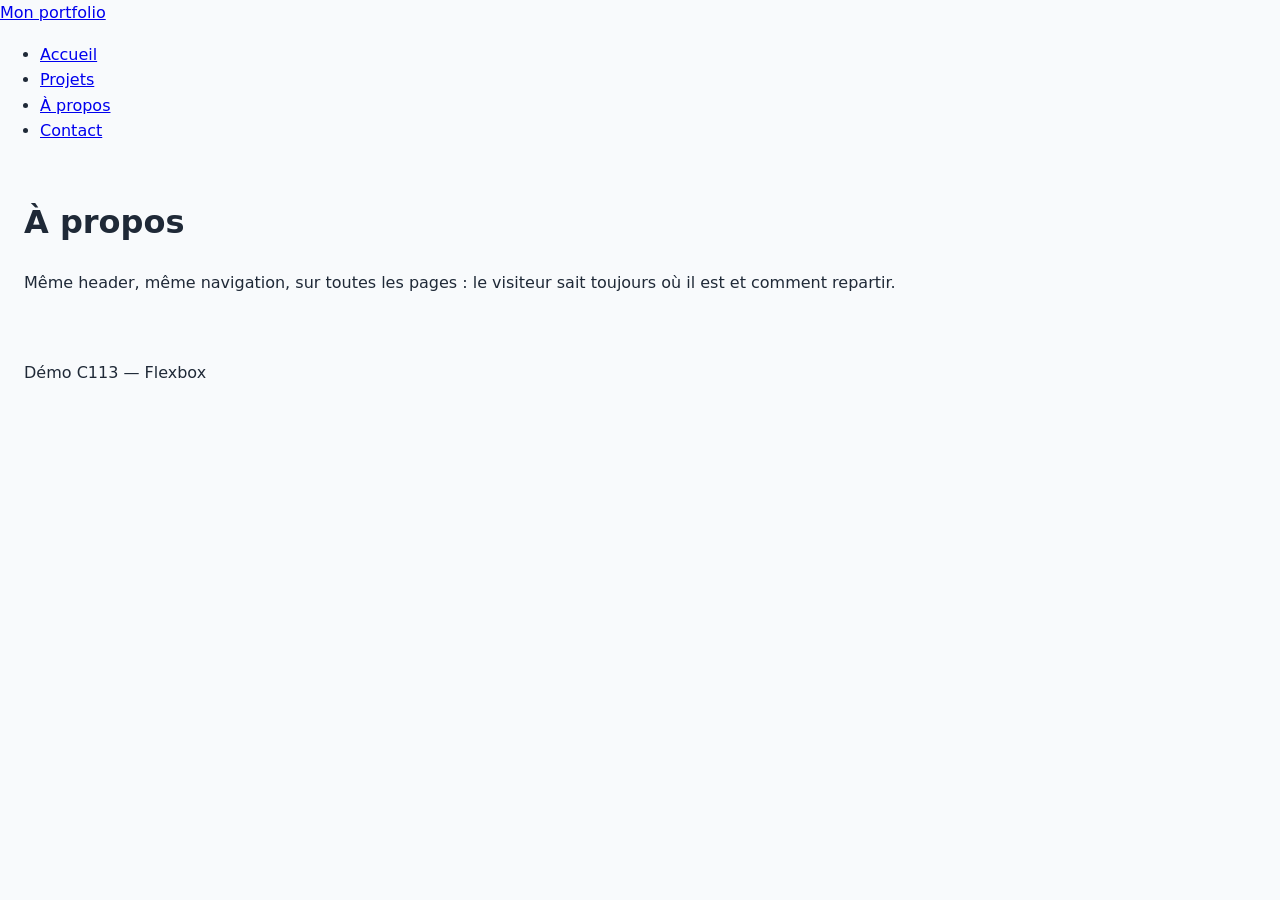
==== a-propos.html @ 389c3619 "chore: place style.css à la racine du projet Même arborescence que la consigne du projet personnel 1" ====
<!DOCTYPE html>
<html lang="fr">
<head>
    <meta charset="utf-8">
    <!-- Sans cette ligne, un téléphone dézoome la page et le responsive ne fonctionne pas -->
    <meta name="viewport" content="width=device-width, initial-scale=1">
    <title>À propos — Mon portfolio</title>
    <link rel="stylesheet" href="style.css">
</head>
<body>

<header class="header">
    <!-- Le nom du site est un lien stylé, pas un h1 : le h1 de la page est dans main -->
    <a class="logo" href="index.html">Mon portfolio</a>
    <!-- Le même menu sur chaque page : copie ce bloc complet dans chaque fichier -->
    <nav>
        <ul class="menu">
            <li><a href="index.html">Accueil</a></li>
            <li><a href="projets.html">Projets</a></li>
            <li><a href="a-propos.html">À propos</a></li>
            <li><a href="contact.html">Contact</a></li>
        </ul>
    </nav>
</header>

<!-- Le contenu propre à cette page, avec un seul h1 -->
<main>
    <h1>À propos</h1>
    <p>Même header, même navigation, sur toutes les pages : le visiteur sait toujours où il est et comment repartir.</p>
</main>

<footer>
    <p>Démo C113 — Flexbox</p>
</footer>

</body>
</html>
---- style.css ----
/* La palette en variables : une seule ligne à changer pour tout le site */
:root {
    --color-bg: #f8fafc; /* fond de la page */
    --color-text: #1f2937; /* couleur du texte */
    --color-dark: #1f2937; /* fond du header */
    --color-primary: #0f766e; /* couleur d'accent des liens du menu */
}

body {
    margin: 0; /* retire la marge du navigateur : le header touche les bords */
    font-family: system-ui, sans-serif; /* la police de l'appareil, aucun fichier à charger */
    line-height: 1.6; /* sans unité : 1.6 fois la taille du texte */
    color: var(--color-text);
    background-color: var(--color-bg);
}

/*
   Les unités rem et em : deux tailles relatives au texte, à la place des px.

   - rem (« root em ») se base sur la taille du texte de la racine, <html>.
     Elle vaut 16 px si le visiteur garde le réglage par défaut de son navigateur.
     1rem = 16 px, 1.5rem = 24 px, 0.5rem = 8 px : la même valeur partout dans la page.

   - em se base sur la taille du texte de l'élément lui-même : dans un élément en
     font-size: 20px, 1em = 20 px. Pour font-size, c'est la taille du parent qui compte.
     La valeur change donc d'un élément à l'autre.

   Ce fichier utilise rem : le calcul reste simple, et si le visiteur augmente la taille
   du texte dans son navigateur, les espacements suivent.
*/

/* L'espace autour du contenu */
main,
footer {
    padding: 1rem 1.5rem; /* 16 px en haut et en bas, 24 px à gauche et à droite */
}
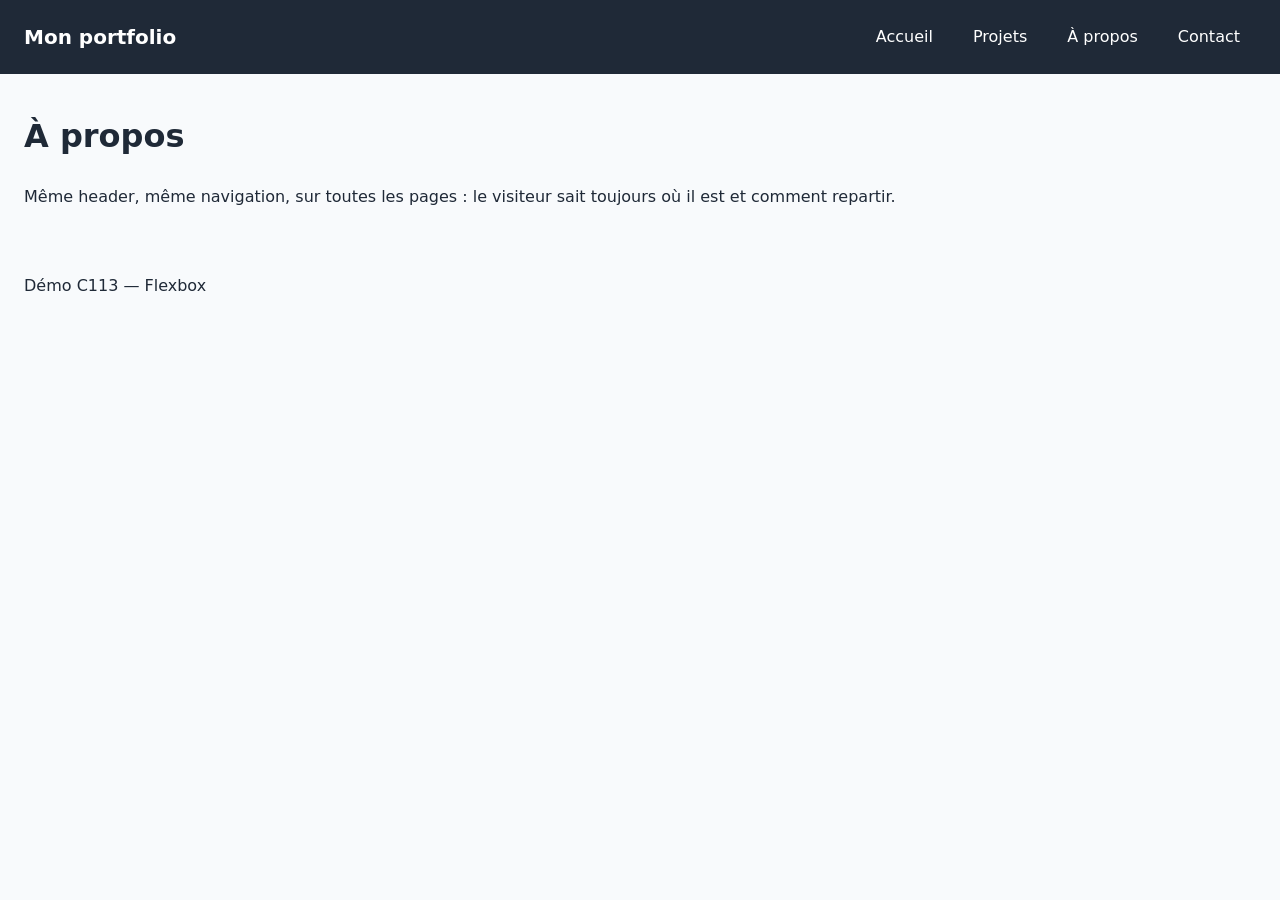
==== commit 55ffdf93: "chore: place style.css à la racine du projet Même arborescence que la consigne du projet personnel 1" ====
--- a/a-propos.html
+++ b/a-propos.html
@@ -14,6 +14,7 @@
     <a class="logo" href="index.html">Mon portfolio</a>
     <!-- Le même menu sur chaque page : copie ce bloc complet dans chaque fichier -->
     <nav>
+        <!-- La liste est le conteneur flex, ses enfants directs (les li) se rangent côte à côte -->
         <ul class="menu">
             <li><a href="index.html">Accueil</a></li>
             <li><a href="projets.html">Projets</a></li>
--- a/style.css
+++ b/style.css
@@ -34,3 +34,46 @@
 footer {
     padding: 1rem 1.5rem; /* 16 px en haut et en bas, 24 px à gauche et à droite */
 }
+
+/* Une liste de navigation n'a pas besoin de puces ni du retrait par défaut */
+.menu {
+    list-style: none; /* retire les puces */
+    margin: 0; /* retire la marge par défaut du ul */
+    padding: 0; /* retire le retrait à gauche, qui est un padding */
+    display: flex; /* les <li> enfants se placent côte à côte */
+    flex-wrap: wrap; /* pas assez de place : les liens vont à la ligne */
+    gap: 0.5rem; /* espace entre les éléments, jamais avant le premier ni après le dernier */
+}
+
+/* Le header devient lui aussi un conteneur flex : logo à gauche, menu à droite */
+.header {
+    display: flex;
+    justify-content: space-between; /* axe principal (horizontal) */
+    align-items: center; /* axe secondaire (vertical) */
+    flex-wrap: wrap; /* écran étroit : le menu passe sous le logo */
+    gap: 0.5rem;
+    padding: 1rem 1.5rem; /* 16 px en haut et en bas, 24 px à gauche et à droite */
+    background-color: var(--color-dark);
+}
+
+.logo {
+    font-size: 1.25rem; /* 1.25 × 16 px = 20 px */
+    font-weight: bold;
+    color: white;
+    text-decoration: none; /* retire le soulignement du lien */
+}
+
+/* Le lien occupe toute la case : la zone cliquable est plus grande */
+.menu a {
+    display: block; /* le lien remplit son <li> : le padding agrandit la zone cliquable */
+    padding: 0.5rem 1rem; /* 8 px en haut et en bas, 16 px à gauche et à droite */
+    border-radius: 0.25rem; /* coins légèrement arrondis : 4 px */
+    color: white; /* remplace le bleu par défaut des liens */
+    text-decoration: none;
+}
+
+/* :hover = la souris sur le lien, :focus = le lien atteint au clavier avec Tab */
+.menu a:hover,
+.menu a:focus {
+    background-color: var(--color-primary);
+}
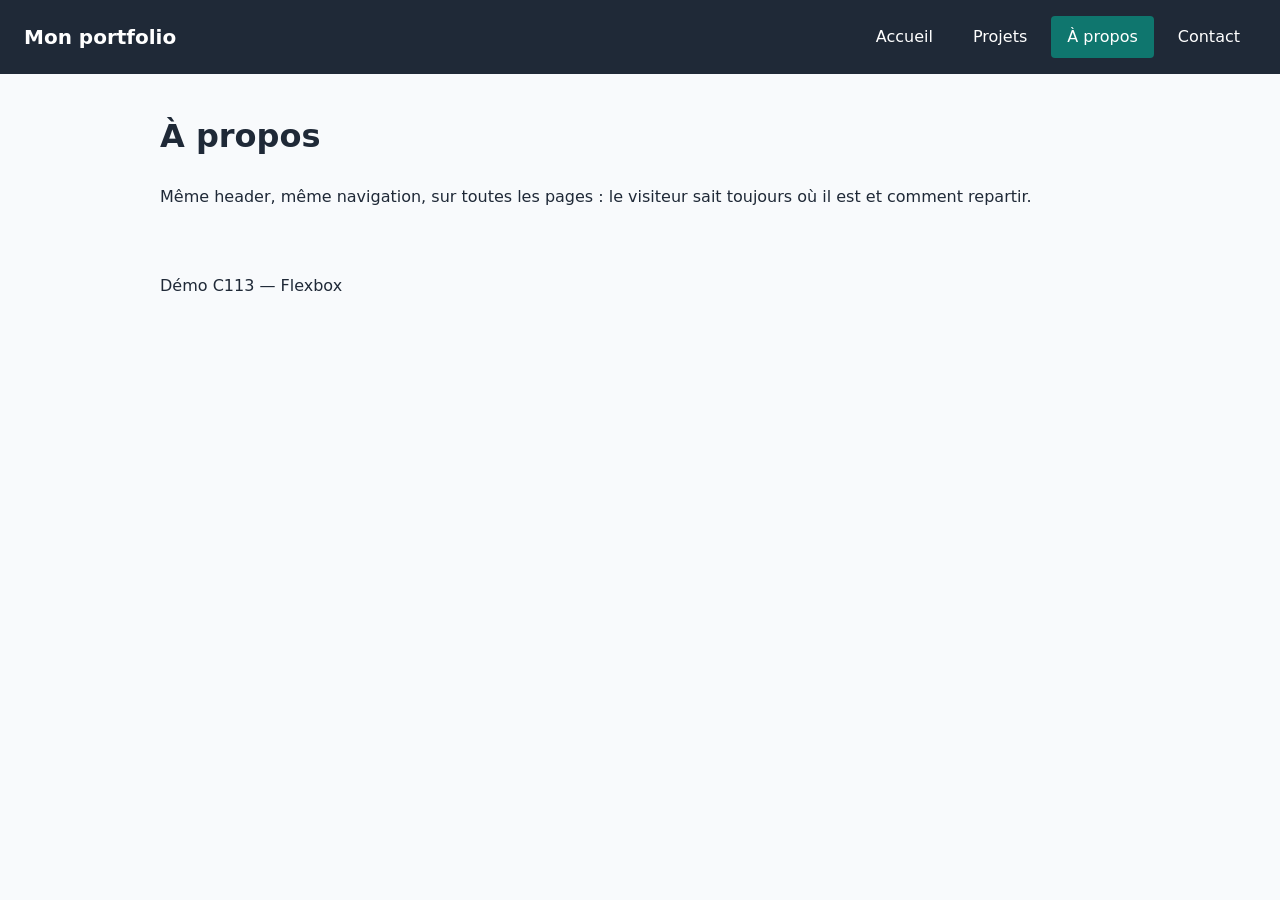
==== commit 3bc2d0a4: "chore: place style.css à la racine du projet Même arborescence que la consigne du projet personnel 1" ====
--- a/a-propos.html
+++ b/a-propos.html
@@ -18,7 +18,9 @@
         <ul class="menu">
             <li><a href="index.html">Accueil</a></li>
             <li><a href="projets.html">Projets</a></li>
-            <li><a href="a-propos.html">À propos</a></li>
+            <!-- aria-current="page" : ce lien mène à la page affichée, un lecteur d'écran l'annonce.
+                 L'attribut change de lien à chaque page : déplace-le quand tu copies le menu -->
+            <li><a href="a-propos.html" aria-current="page">À propos</a></li>
             <li><a href="contact.html">Contact</a></li>
         </ul>
     </nav>
--- a/style.css
+++ b/style.css
@@ -29,9 +29,11 @@
    du texte dans son navigateur, les espacements suivent.
 */
 
-/* L'espace autour du contenu */
+/* Le contenu a une largeur maximale et reste centré dans la fenêtre */
 main,
 footer {
+    max-width: 60rem; /* 60 × 16 px = 960 px, un plafond : le bloc rétrécit encore sur un petit écran */
+    margin: 0 auto; /* rien en haut et en bas, la place restante partagée à gauche et à droite */
     padding: 1rem 1.5rem; /* 16 px en haut et en bas, 24 px à gauche et à droite */
 }
 
@@ -70,10 +72,13 @@
     border-radius: 0.25rem; /* coins légèrement arrondis : 4 px */
     color: white; /* remplace le bleu par défaut des liens */
     text-decoration: none;
+    transition: background-color 0.2s; /* le fond change en douceur au survol */
 }
 
-/* :hover = la souris sur le lien, :focus = le lien atteint au clavier avec Tab */
+/* :hover = la souris sur le lien, :focus = le lien atteint au clavier avec Tab.
+   La page en cours : le style suit l'attribut, pas besoin de classe en plus */
 .menu a:hover,
-.menu a:focus {
+.menu a:focus,
+.menu a[aria-current="page"] {
     background-color: var(--color-primary);
 }
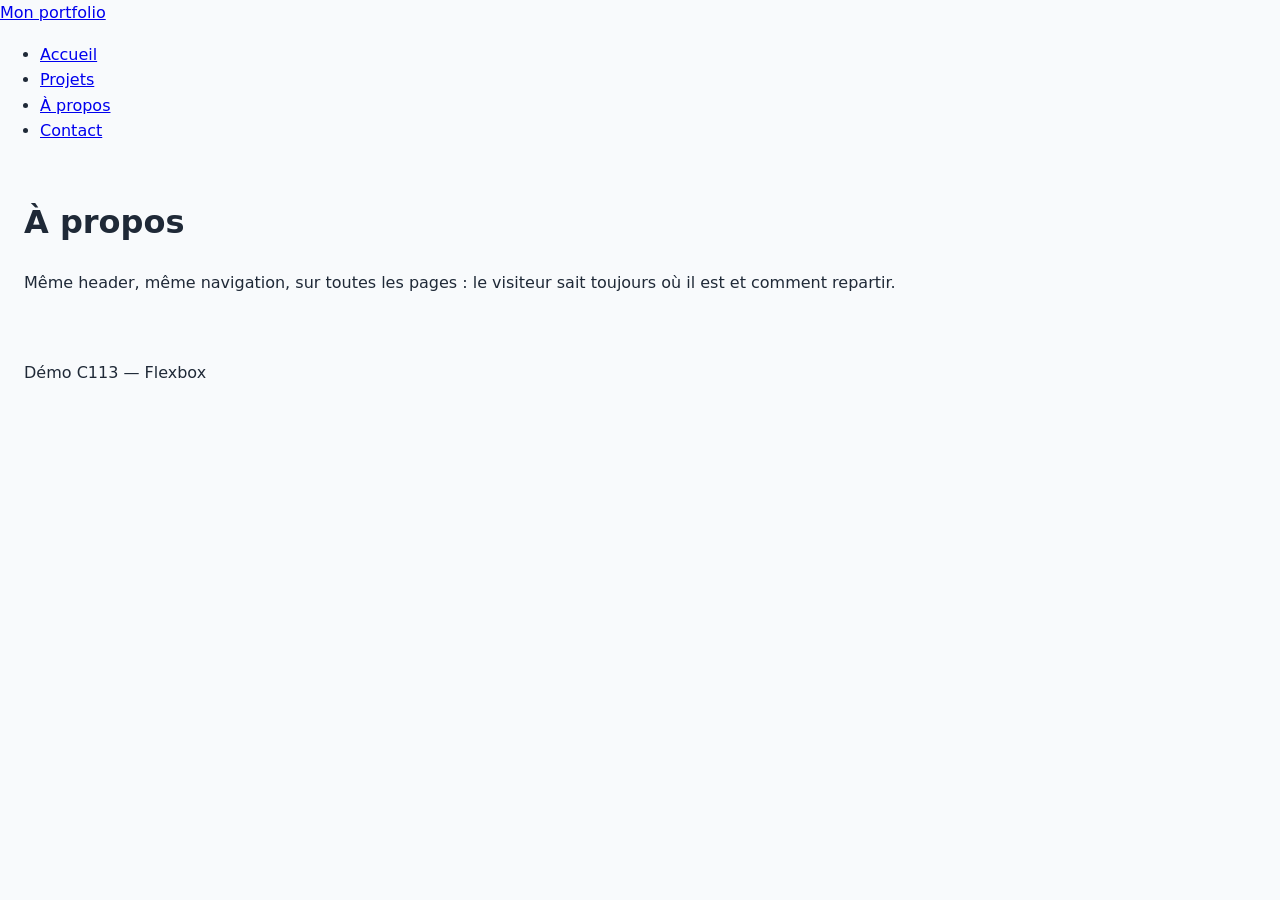
==== commit de9365a4: "Merge pull request #2 from fallinov/chore/style-racine chore: place style.css à la racine (main)" ====
--- a/a-propos.html
+++ b/a-propos.html
@@ -14,13 +14,10 @@
     <a class="logo" href="index.html">Mon portfolio</a>
     <!-- Le même menu sur chaque page : copie ce bloc complet dans chaque fichier -->
     <nav>
-        <!-- La liste est le conteneur flex, ses enfants directs (les li) se rangent côte à côte -->
         <ul class="menu">
             <li><a href="index.html">Accueil</a></li>
             <li><a href="projets.html">Projets</a></li>
-            <!-- aria-current="page" : ce lien mène à la page affichée, un lecteur d'écran l'annonce.
-                 L'attribut change de lien à chaque page : déplace-le quand tu copies le menu -->
-            <li><a href="a-propos.html" aria-current="page">À propos</a></li>
+            <li><a href="a-propos.html">À propos</a></li>
             <li><a href="contact.html">Contact</a></li>
         </ul>
     </nav>
--- a/style.css
+++ b/style.css
@@ -29,56 +29,8 @@
    du texte dans son navigateur, les espacements suivent.
 */
 
-/* Le contenu a une largeur maximale et reste centré dans la fenêtre */
+/* L'espace autour du contenu */
 main,
 footer {
-    max-width: 60rem; /* 60 × 16 px = 960 px, un plafond : le bloc rétrécit encore sur un petit écran */
-    margin: 0 auto; /* rien en haut et en bas, la place restante partagée à gauche et à droite */
     padding: 1rem 1.5rem; /* 16 px en haut et en bas, 24 px à gauche et à droite */
 }
-
-/* Une liste de navigation n'a pas besoin de puces ni du retrait par défaut */
-.menu {
-    list-style: none; /* retire les puces */
-    margin: 0; /* retire la marge par défaut du ul */
-    padding: 0; /* retire le retrait à gauche, qui est un padding */
-    display: flex; /* les <li> enfants se placent côte à côte */
-    flex-wrap: wrap; /* pas assez de place : les liens vont à la ligne */
-    gap: 0.5rem; /* espace entre les éléments, jamais avant le premier ni après le dernier */
-}
-
-/* Le header devient lui aussi un conteneur flex : logo à gauche, menu à droite */
-.header {
-    display: flex;
-    justify-content: space-between; /* axe principal (horizontal) */
-    align-items: center; /* axe secondaire (vertical) */
-    flex-wrap: wrap; /* écran étroit : le menu passe sous le logo */
-    gap: 0.5rem;
-    padding: 1rem 1.5rem; /* 16 px en haut et en bas, 24 px à gauche et à droite */
-    background-color: var(--color-dark);
-}
-
-.logo {
-    font-size: 1.25rem; /* 1.25 × 16 px = 20 px */
-    font-weight: bold;
-    color: white;
-    text-decoration: none; /* retire le soulignement du lien */
-}
-
-/* Le lien occupe toute la case : la zone cliquable est plus grande */
-.menu a {
-    display: block; /* le lien remplit son <li> : le padding agrandit la zone cliquable */
-    padding: 0.5rem 1rem; /* 8 px en haut et en bas, 16 px à gauche et à droite */
-    border-radius: 0.25rem; /* coins légèrement arrondis : 4 px */
-    color: white; /* remplace le bleu par défaut des liens */
-    text-decoration: none;
-    transition: background-color 0.2s; /* le fond change en douceur au survol */
-}
-
-/* :hover = la souris sur le lien, :focus = le lien atteint au clavier avec Tab.
-   La page en cours : le style suit l'attribut, pas besoin de classe en plus */
-.menu a:hover,
-.menu a:focus,
-.menu a[aria-current="page"] {
-    background-color: var(--color-primary);
-}
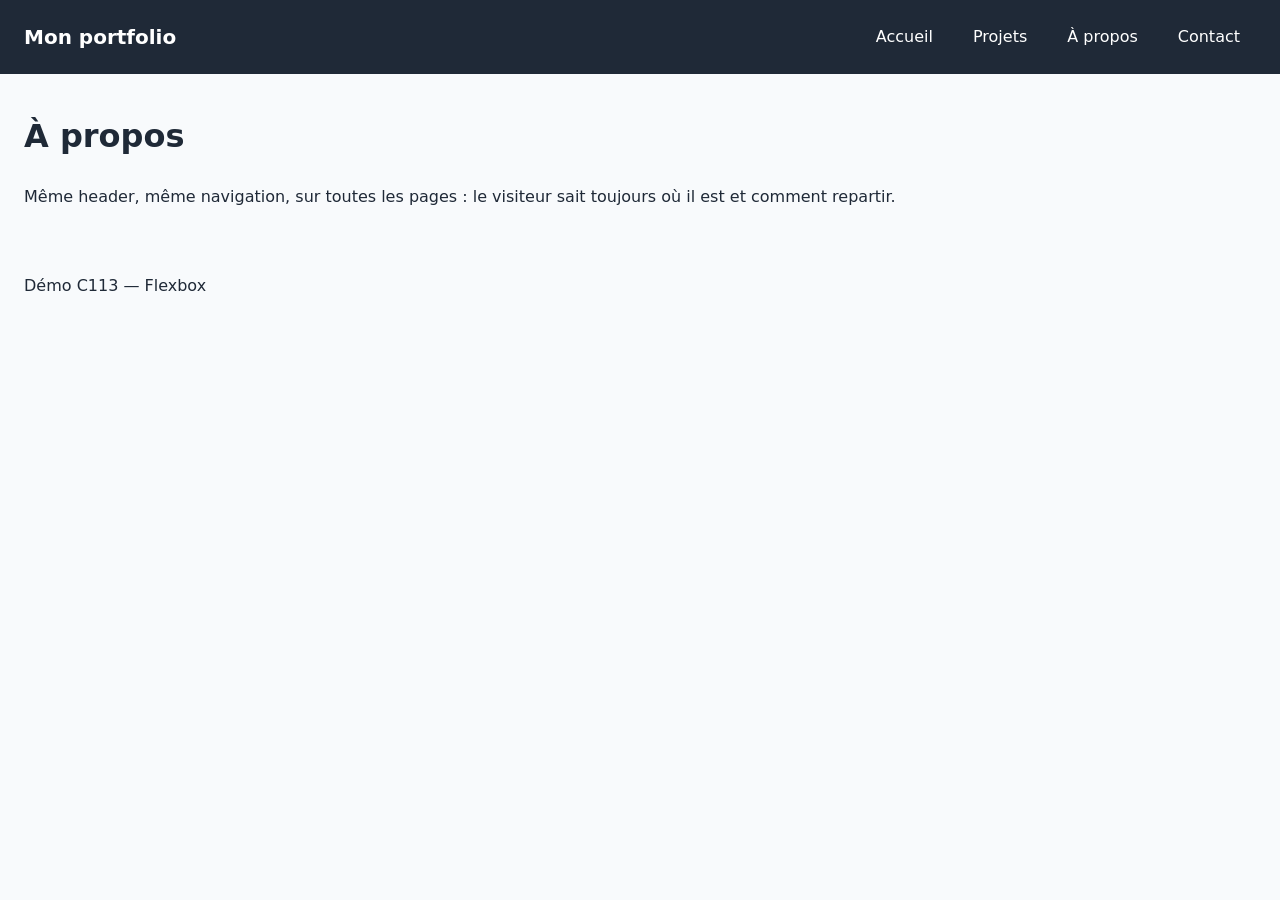
==== commit d38694f7: "Merge pull request #3 from fallinov/chore/style-racine-solution chore: place style.css à la racine (" ====
--- a/a-propos.html
+++ b/a-propos.html
@@ -14,6 +14,7 @@
     <a class="logo" href="index.html">Mon portfolio</a>
     <!-- Le même menu sur chaque page : copie ce bloc complet dans chaque fichier -->
     <nav>
+        <!-- La liste est le conteneur flex, ses enfants directs (les li) se rangent côte à côte -->
         <ul class="menu">
             <li><a href="index.html">Accueil</a></li>
             <li><a href="projets.html">Projets</a></li>
--- a/style.css
+++ b/style.css
@@ -34,3 +34,46 @@
 footer {
     padding: 1rem 1.5rem; /* 16 px en haut et en bas, 24 px à gauche et à droite */
 }
+
+/* Une liste de navigation n'a pas besoin de puces ni du retrait par défaut */
+.menu {
+    list-style: none; /* retire les puces */
+    margin: 0; /* retire la marge par défaut du ul */
+    padding: 0; /* retire le retrait à gauche, qui est un padding */
+    display: flex; /* les <li> enfants se placent côte à côte */
+    flex-wrap: wrap; /* pas assez de place : les liens vont à la ligne */
+    gap: 0.5rem; /* espace entre les éléments, jamais avant le premier ni après le dernier */
+}
+
+/* Le header devient lui aussi un conteneur flex : logo à gauche, menu à droite */
+.header {
+    display: flex;
+    justify-content: space-between; /* axe principal (horizontal) */
+    align-items: center; /* axe secondaire (vertical) */
+    flex-wrap: wrap; /* écran étroit : le menu passe sous le logo */
+    gap: 0.5rem;
+    padding: 1rem 1.5rem; /* 16 px en haut et en bas, 24 px à gauche et à droite */
+    background-color: var(--color-dark);
+}
+
+.logo {
+    font-size: 1.25rem; /* 1.25 × 16 px = 20 px */
+    font-weight: bold;
+    color: white;
+    text-decoration: none; /* retire le soulignement du lien */
+}
+
+/* Le lien occupe toute la case : la zone cliquable est plus grande */
+.menu a {
+    display: block; /* le lien remplit son <li> : le padding agrandit la zone cliquable */
+    padding: 0.5rem 1rem; /* 8 px en haut et en bas, 16 px à gauche et à droite */
+    border-radius: 0.25rem; /* coins légèrement arrondis : 4 px */
+    color: white; /* remplace le bleu par défaut des liens */
+    text-decoration: none;
+}
+
+/* :hover = la souris sur le lien, :focus = le lien atteint au clavier avec Tab */
+.menu a:hover,
+.menu a:focus {
+    background-color: var(--color-primary);
+}
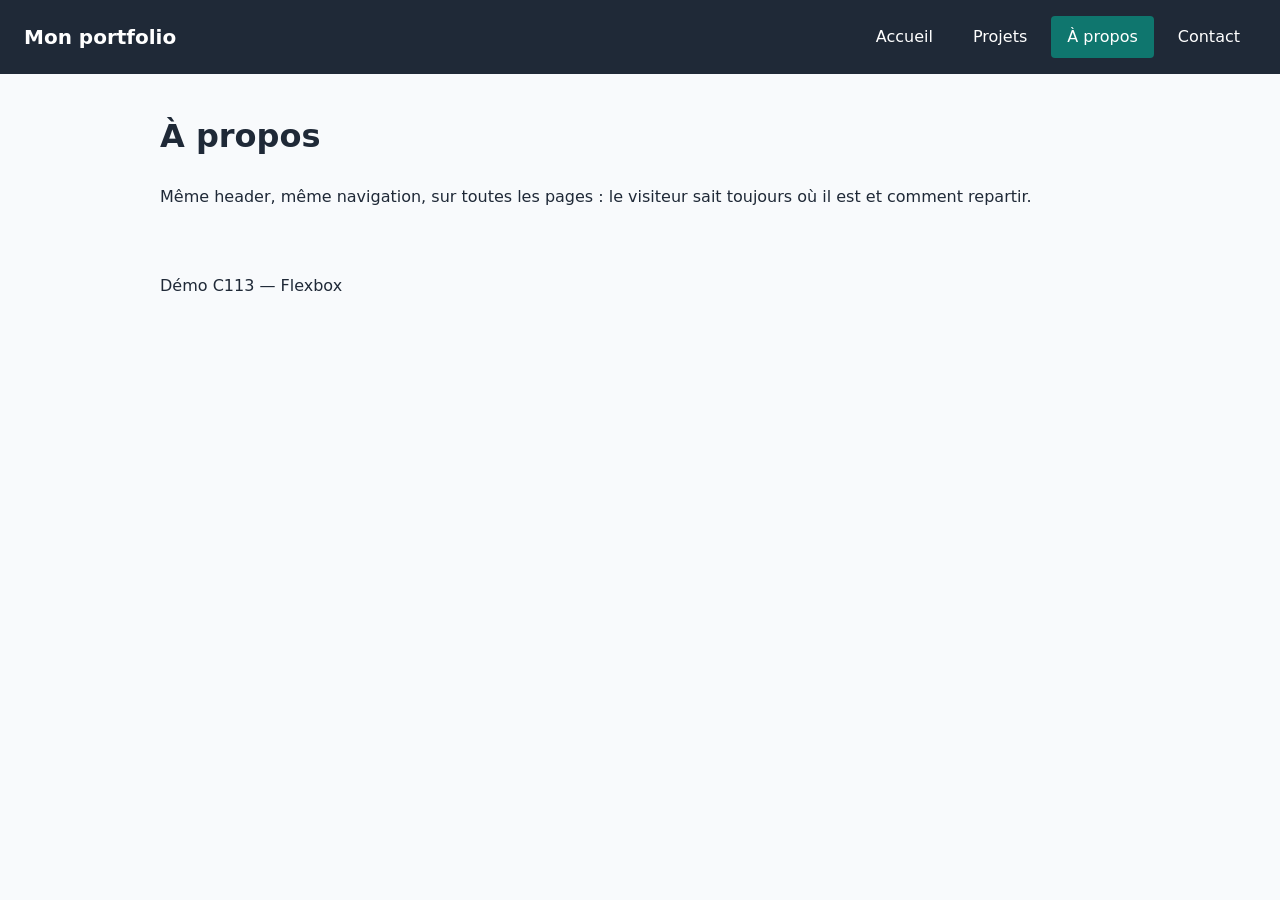
==== commit d157b690: "Merge pull request #5 from fallinov/chore/style-racine-solution-etape-9 chore: place style.css à la " ====
--- a/a-propos.html
+++ b/a-propos.html
@@ -18,7 +18,9 @@
         <ul class="menu">
             <li><a href="index.html">Accueil</a></li>
             <li><a href="projets.html">Projets</a></li>
-            <li><a href="a-propos.html">À propos</a></li>
+            <!-- aria-current="page" : ce lien mène à la page affichée, un lecteur d'écran l'annonce.
+                 L'attribut change de lien à chaque page : déplace-le quand tu copies le menu -->
+            <li><a href="a-propos.html" aria-current="page">À propos</a></li>
             <li><a href="contact.html">Contact</a></li>
         </ul>
     </nav>
--- a/style.css
+++ b/style.css
@@ -29,9 +29,11 @@
    du texte dans son navigateur, les espacements suivent.
 */
 
-/* L'espace autour du contenu */
+/* Le contenu a une largeur maximale et reste centré dans la fenêtre */
 main,
 footer {
+    max-width: 60rem; /* 60 × 16 px = 960 px, un plafond : le bloc rétrécit encore sur un petit écran */
+    margin: 0 auto; /* rien en haut et en bas, la place restante partagée à gauche et à droite */
     padding: 1rem 1.5rem; /* 16 px en haut et en bas, 24 px à gauche et à droite */
 }
 
@@ -70,10 +72,13 @@
     border-radius: 0.25rem; /* coins légèrement arrondis : 4 px */
     color: white; /* remplace le bleu par défaut des liens */
     text-decoration: none;
+    transition: background-color 0.2s; /* le fond change en douceur au survol */
 }
 
-/* :hover = la souris sur le lien, :focus = le lien atteint au clavier avec Tab */
+/* :hover = la souris sur le lien, :focus = le lien atteint au clavier avec Tab.
+   La page en cours : le style suit l'attribut, pas besoin de classe en plus */
 .menu a:hover,
-.menu a:focus {
+.menu a:focus,
+.menu a[aria-current="page"] {
     background-color: var(--color-primary);
 }
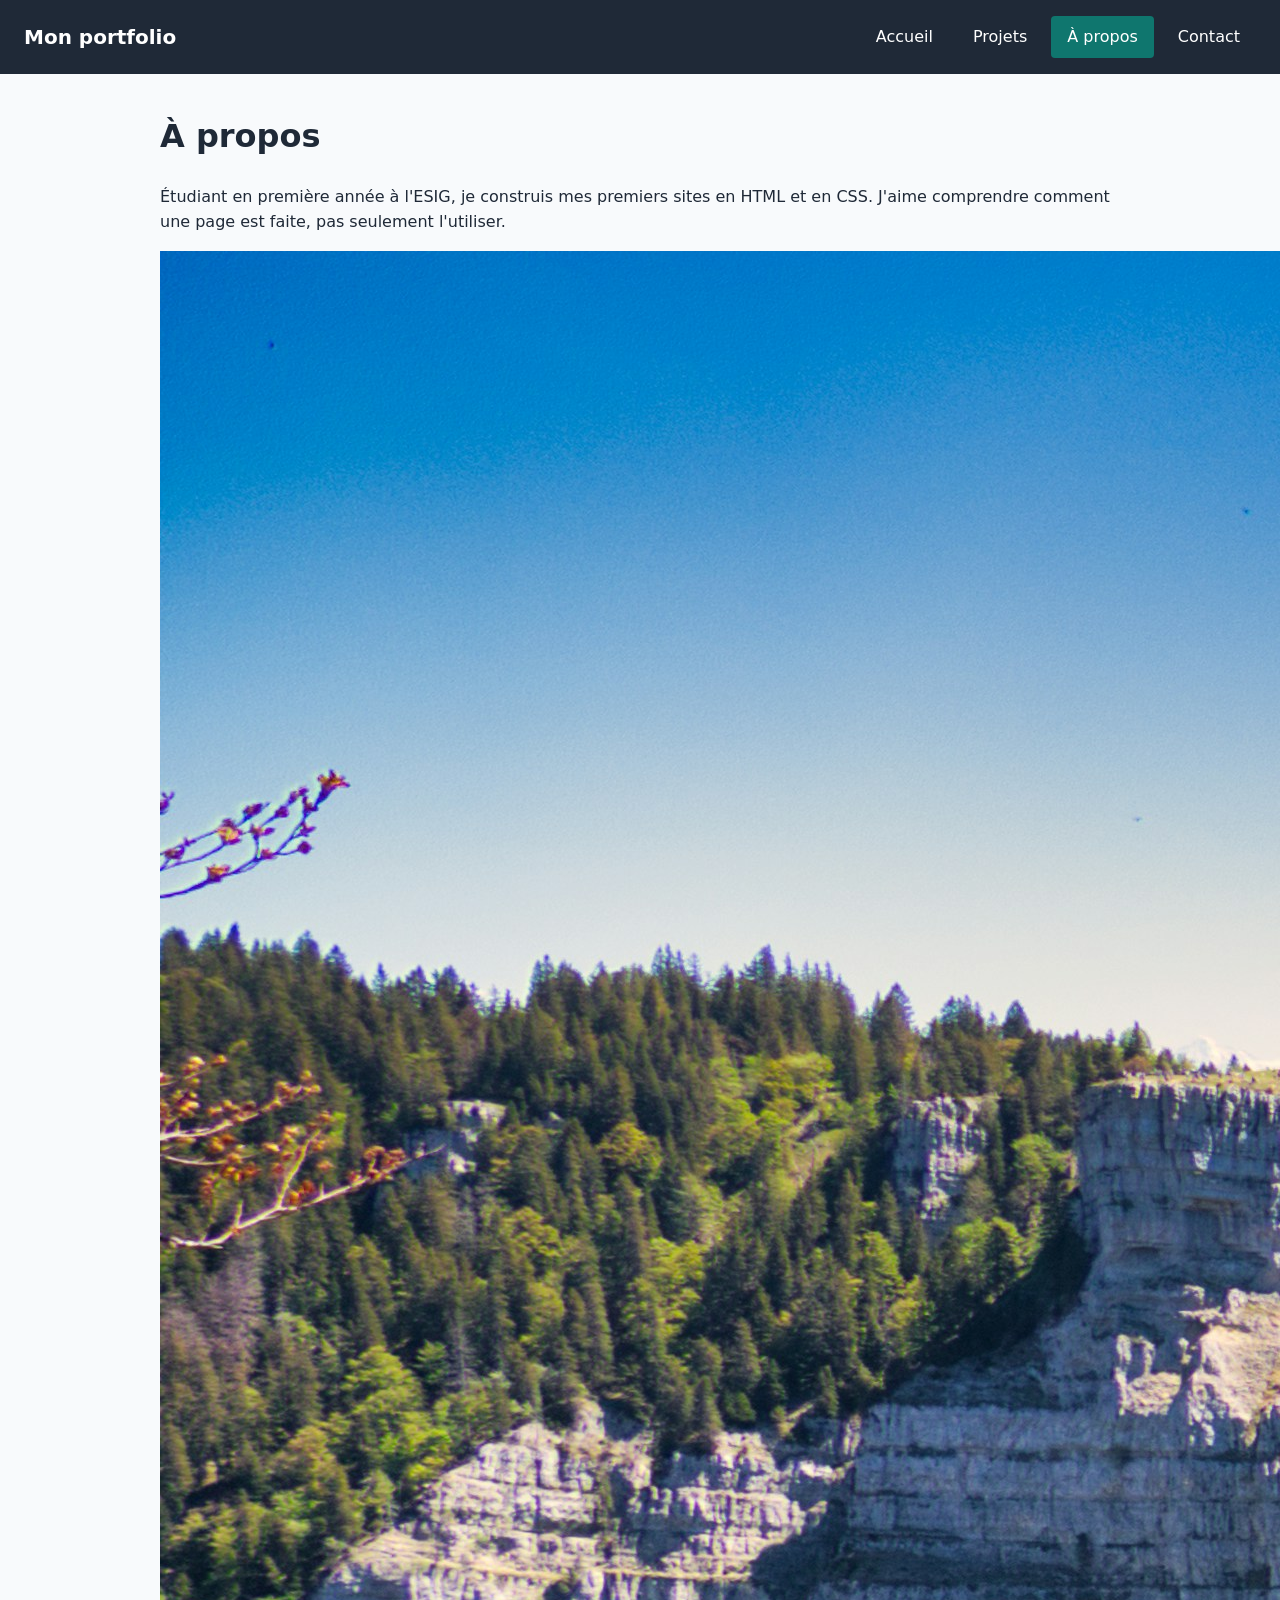
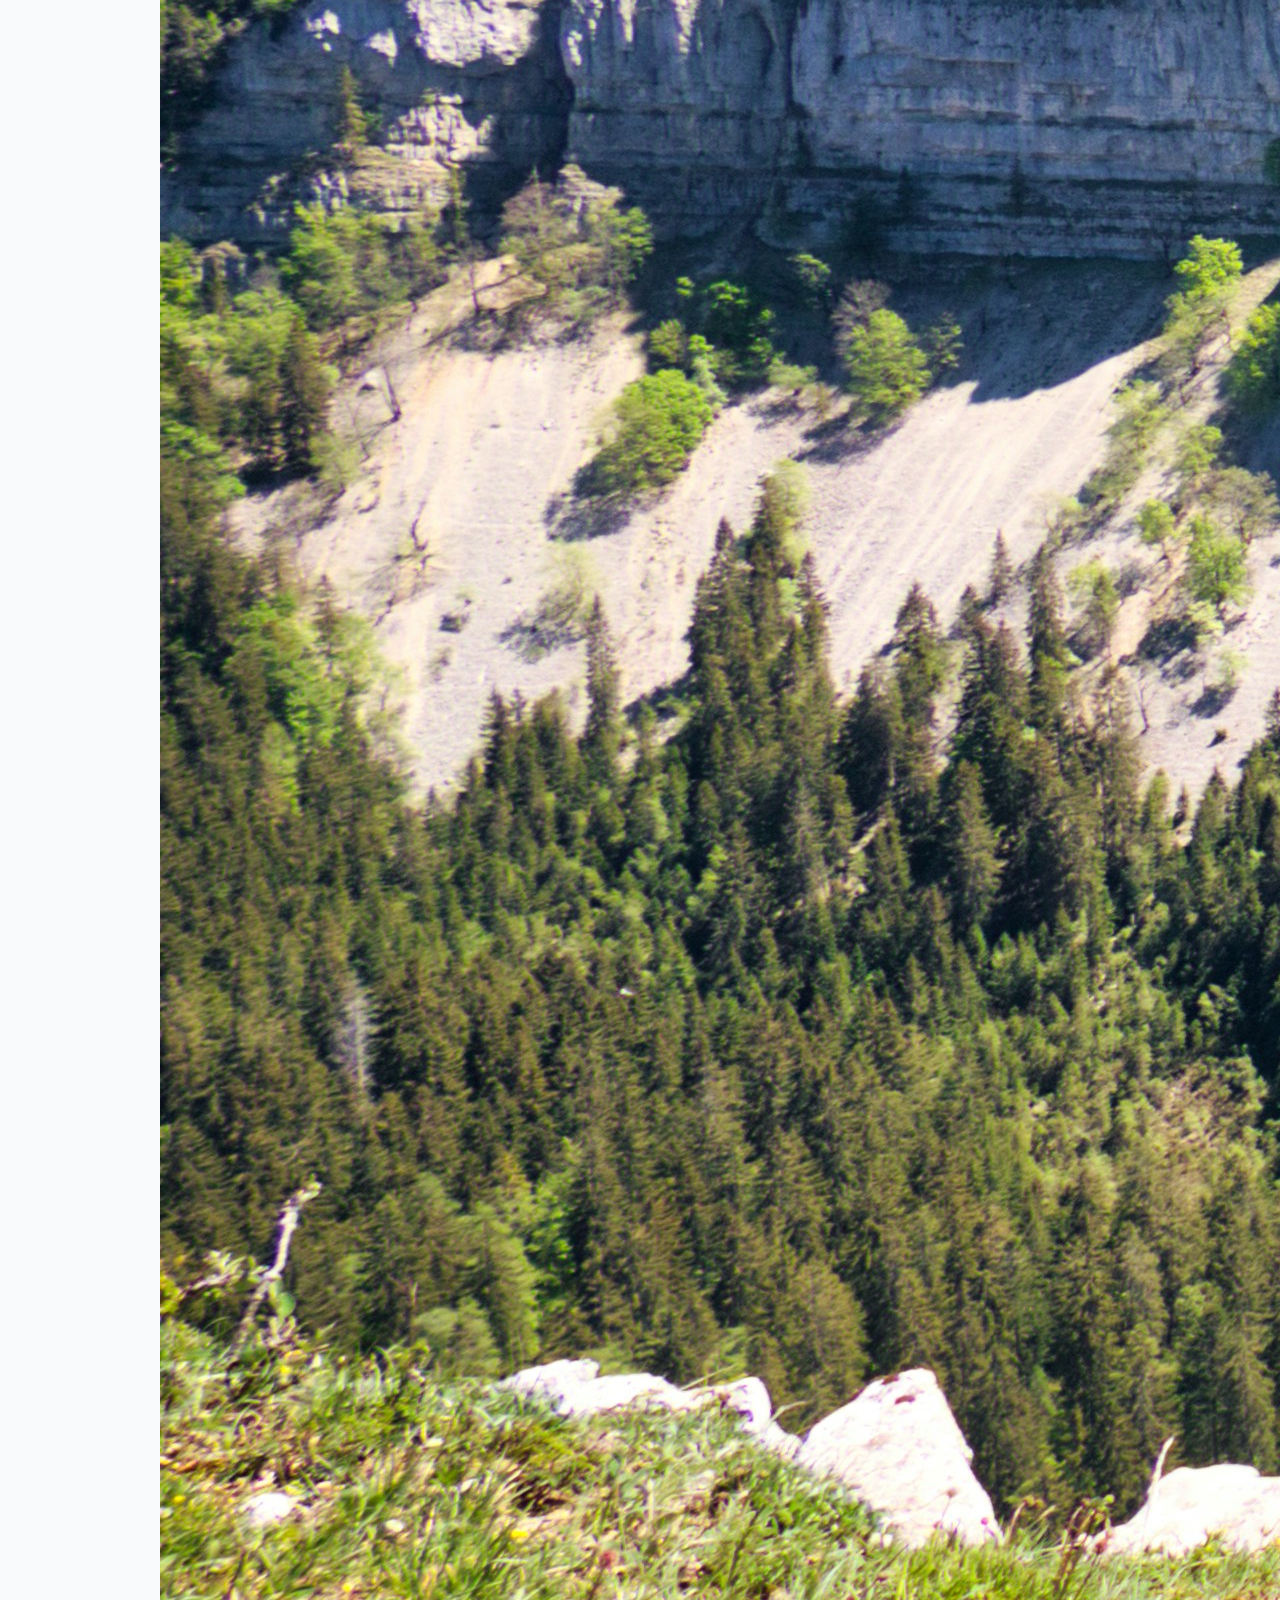
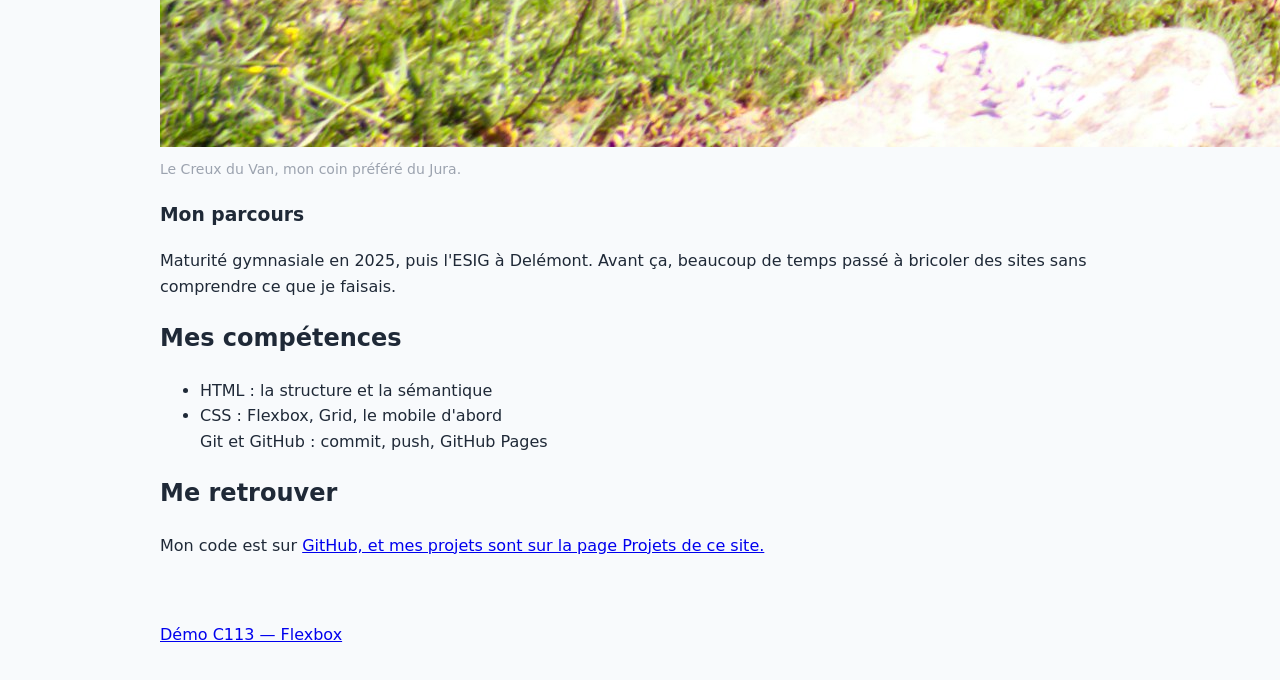
==== commit e8388313: "Séance 13 départ : la page À propos avec les erreurs classiques, une par outil de contrôle Trois pag" ====
--- a/a-propos.html
+++ b/a-propos.html
@@ -1,9 +1,7 @@
 <!DOCTYPE html>
-<html lang="fr">
+<html>
 <head>
     <meta charset="utf-8">
-    <!-- Sans cette ligne, un téléphone dézoome la page et le responsive ne fonctionne pas -->
-    <meta name="viewport" content="width=device-width, initial-scale=1">
     <title>À propos — Mon portfolio</title>
     <link rel="stylesheet" href="style.css">
 </head>
@@ -29,7 +27,23 @@
 <!-- Le contenu propre à cette page, avec un seul h1 -->
 <main>
     <h1>À propos</h1>
-    <p>Même header, même navigation, sur toutes les pages : le visiteur sait toujours où il est et comment repartir.</p>
+    <p>Étudiant en première année à l'ESIG, je construis mes premiers sites en HTML et en CSS. J'aime comprendre comment une page est faite, pas seulement l'utiliser.</p>
+
+    <img class="photo" src="img/creux-du-van.jpg">
+    <p class="legende">Le Creux du Van, mon coin préféré du Jura.</p>
+
+    <h3>Mon parcours</h3>
+    <p>Maturité gymnasiale en 2025, puis l'ESIG à Delémont. Avant ça, beaucoup de temps passé à bricoler des sites sans comprendre ce que je faisais.</p>
+
+    <p><h2>Mes compétences</h2></p>
+    <ul>
+        <li>HTML : la structure et la sémantique</li>
+        <li>CSS : Flexbox, Grid, le mobile d'abord</li>
+        Git et GitHub : commit, push, GitHub Pages
+    </ul>
+
+    <h2>Me retrouver</h2>
+    <p>Mon code est sur <a href="https://github.com/fallinov">GitHub, et mes projets sont sur la page Projets de ce site.</p>
 </main>
 
 <footer>
--- a/style.css
+++ b/style.css
@@ -1,3 +1,7 @@
+/* ==========================================================================
+   1. La palette et la base de la page
+   ========================================================================== */
+
 /* La palette en variables : une seule ligne à changer pour tout le site */
 :root {
     --color-bg: #f8fafc; /* fond de la page */
@@ -29,6 +33,10 @@
    du texte dans son navigateur, les espacements suivent.
 */
 
+/* ==========================================================================
+   2. La mise en page : le contenu centré
+   ========================================================================== */
+
 /* Le contenu a une largeur maximale et reste centré dans la fenêtre */
 main,
 footer {
@@ -37,22 +45,24 @@
     padding: 1rem 1.5rem; /* 16 px en haut et en bas, 24 px à gauche et à droite */
 }
 
+/* ==========================================================================
+   3. La navigation : le header, le logo et le menu
+   ========================================================================== */
+
 /* Une liste de navigation n'a pas besoin de puces ni du retrait par défaut */
 .menu {
     list-style: none; /* retire les puces */
     margin: 0; /* retire la marge par défaut du ul */
     padding: 0; /* retire le retrait à gauche, qui est un padding */
-    display: flex; /* les <li> enfants se placent côte à côte */
-    flex-wrap: wrap; /* pas assez de place : les liens vont à la ligne */
-    gap: 0.5rem; /* espace entre les éléments, jamais avant le premier ni après le dernier */
-}
-
-/* Le header devient lui aussi un conteneur flex : logo à gauche, menu à droite */
+    display: flex; /* les <li> enfants sont rangés par Flexbox */
+    flex-direction: column; /* mobile d'abord : un lien par ligne, sur toute la largeur */
+    gap: 0.25rem; /* espace entre les éléments, jamais avant le premier ni après le dernier */
+}
+
+/* Mobile d'abord : le logo, puis le menu en dessous */
 .header {
-    display: flex;
-    justify-content: space-between; /* axe principal (horizontal) */
-    align-items: center; /* axe secondaire (vertical) */
-    flex-wrap: wrap; /* écran étroit : le menu passe sous le logo */
+    display: flex; /* le logo et le menu sont rangés par Flexbox */
+    flex-direction: column; /* le menu passe sous le logo */
     gap: 0.5rem;
     padding: 1rem 1.5rem; /* 16 px en haut et en bas, 24 px à gauche et à droite */
     background-color: var(--color-dark);
@@ -82,3 +92,136 @@
 .menu a[aria-current="page"] {
     background-color: var(--color-primary);
 }
+
+/* ==========================================================================
+   4. Les cartes : une carte de projet
+   ========================================================================== */
+
+/* Une carte : fond blanc, coins arrondis, et l'image colle aux bords du haut */
+.carte {
+    background-color: white;
+    border-radius: 0.5rem; /* 8 px */
+    overflow: hidden; /* l'image suit les coins arrondis de la carte */
+    box-shadow: 0 1px 3px rgba(0, 0, 0, 0.15); /* légère ombre : la carte se détache du fond */
+}
+
+.carte img {
+    display: block; /* une image est inline par défaut : block retire l'espace sous l'image */
+    width: 100%; /* l'image prend toute la largeur de la carte, quelle que soit sa taille */
+    height: auto; /* la hauteur suit, les proportions sont gardées */
+}
+
+/* Le texte de la carte a son propre espacement, l'image n'en a pas */
+.carte h2,
+.carte p {
+    margin: 0;
+    padding: 0.5rem 1rem;
+}
+
+.carte h2 {
+    padding-top: 1rem;
+    font-size: 1.125rem; /* 18 px */
+}
+
+.carte p {
+    padding-bottom: 1rem;
+}
+
+/* ==========================================================================
+   5. La galerie : la grille de cartes
+   ========================================================================== */
+
+/* Étape 1 : la section devient une grille. Sans colonnes définies, il n'y en a qu'une :
+   rien ne change à l'écran, sauf le gap qui espace les cartes */
+.galerie {
+    display: grid;
+    gap: 1rem; /* espace entre les cases, en largeur et en hauteur */
+}
+
+/* Étape 2 : mobile d'abord. Sans media query, une colonne : c'est la règle du téléphone.
+   1fr = une fraction de la place libre, repeat(2, 1fr) vaut 1fr 1fr.
+   Règles gardées en commentaire, remplacées par l'étape 3 :
+
+@media (min-width: 768px) {
+    .galerie {
+        grid-template-columns: repeat(2, 1fr);
+    }
+}
+
+@media (min-width: 1024px) {
+    .galerie {
+        grid-template-columns: repeat(3, 1fr);
+    }
+}
+*/
+
+/* Étape 3 : le raccourci. Le navigateur choisit le nombre de colonnes, sans media query.
+   repeat(auto-fill, …) : autant de colonnes que la place le permet.
+   minmax(250px, 1fr) : chaque colonne fait au moins 250 px, et se partage le reste.
+   Fenêtre de 375 px : une colonne. 600 px : deux. 960 px : trois. */
+.galerie {
+    grid-template-columns: repeat(auto-fill, minmax(250px, 1fr));
+}
+
+/* ==========================================================================
+   7. La bannière d'accueil : une photo en fond, un titre lisible dessus
+   ========================================================================== */
+
+/* Le fichier : creux-du-van.jpg brut = 3,9 Mo, 5488 px de large.
+   Passé par Squoosh (1600 px, WebP, qualité 65) = 217 Ko, sous les 300 Ko du projet. Même photo à l'œil.
+   La règle du projet : aucune image au-dessus de 300 Ko */
+.banniere {
+    /* Étape 3 : la photo en fond. Un décor va en CSS, une image qui informe va en <img> */
+    background-color: var(--color-dark); /* de secours : visible tant que la photo charge, ou si elle manque */
+    background-image: url("img/creux-du-van.webp"); /* chemin relatif au fichier CSS */
+    background-size: cover; /* la photo remplit la boîte, quitte à être rognée */
+    background-position: center; /* ce qui est rogné l'est sur les bords, pas au centre */
+    padding: 4rem 1.5rem; /* la hauteur de la bannière vient du padding, pas d'une height fixe */
+    border-radius: 0.5rem;
+    color: white;
+    text-align: center;
+}
+
+/* Étape 4 : un voile sombre entre la photo et le texte. Sans lui, le blanc se perd dans le ciel.
+   Deux fonds dans la même propriété : le premier est au-dessus */
+.banniere {
+    background-image: linear-gradient(rgba(31, 41, 55, 0.6), rgba(31, 41, 55, 0.6)), url("img/creux-du-van.webp");
+}
+
+.banniere h1 {
+    margin: 0 0 0.5rem;
+    font-size: 2.5rem; /* 40 px */
+}
+
+.banniere p {
+    margin: 0;
+    font-size: 1.25rem;
+}
+
+/* ==========================================================================
+   6. Grand écran : les media queries
+   ========================================================================== */
+
+/* Dès 768 px de large, il y a la place : on repasse en ligne */
+@media (min-width: 768px) {
+    .header {
+        flex-direction: row;
+        justify-content: space-between; /* axe principal (horizontal) */
+        align-items: center; /* axe secondaire (vertical) */
+    }
+
+    .menu {
+        flex-direction: row; /* les liens côte à côte */
+        gap: 0.5rem;
+    }
+}
+
+/* ==========================================================================
+   8. La page À propos : la photo et sa légende
+   ========================================================================== */
+
+.legende {
+    color: #9ca3af;
+    font-size: 0.875rem; /* 14 px */
+    margin-top: 0.25rem;
+}
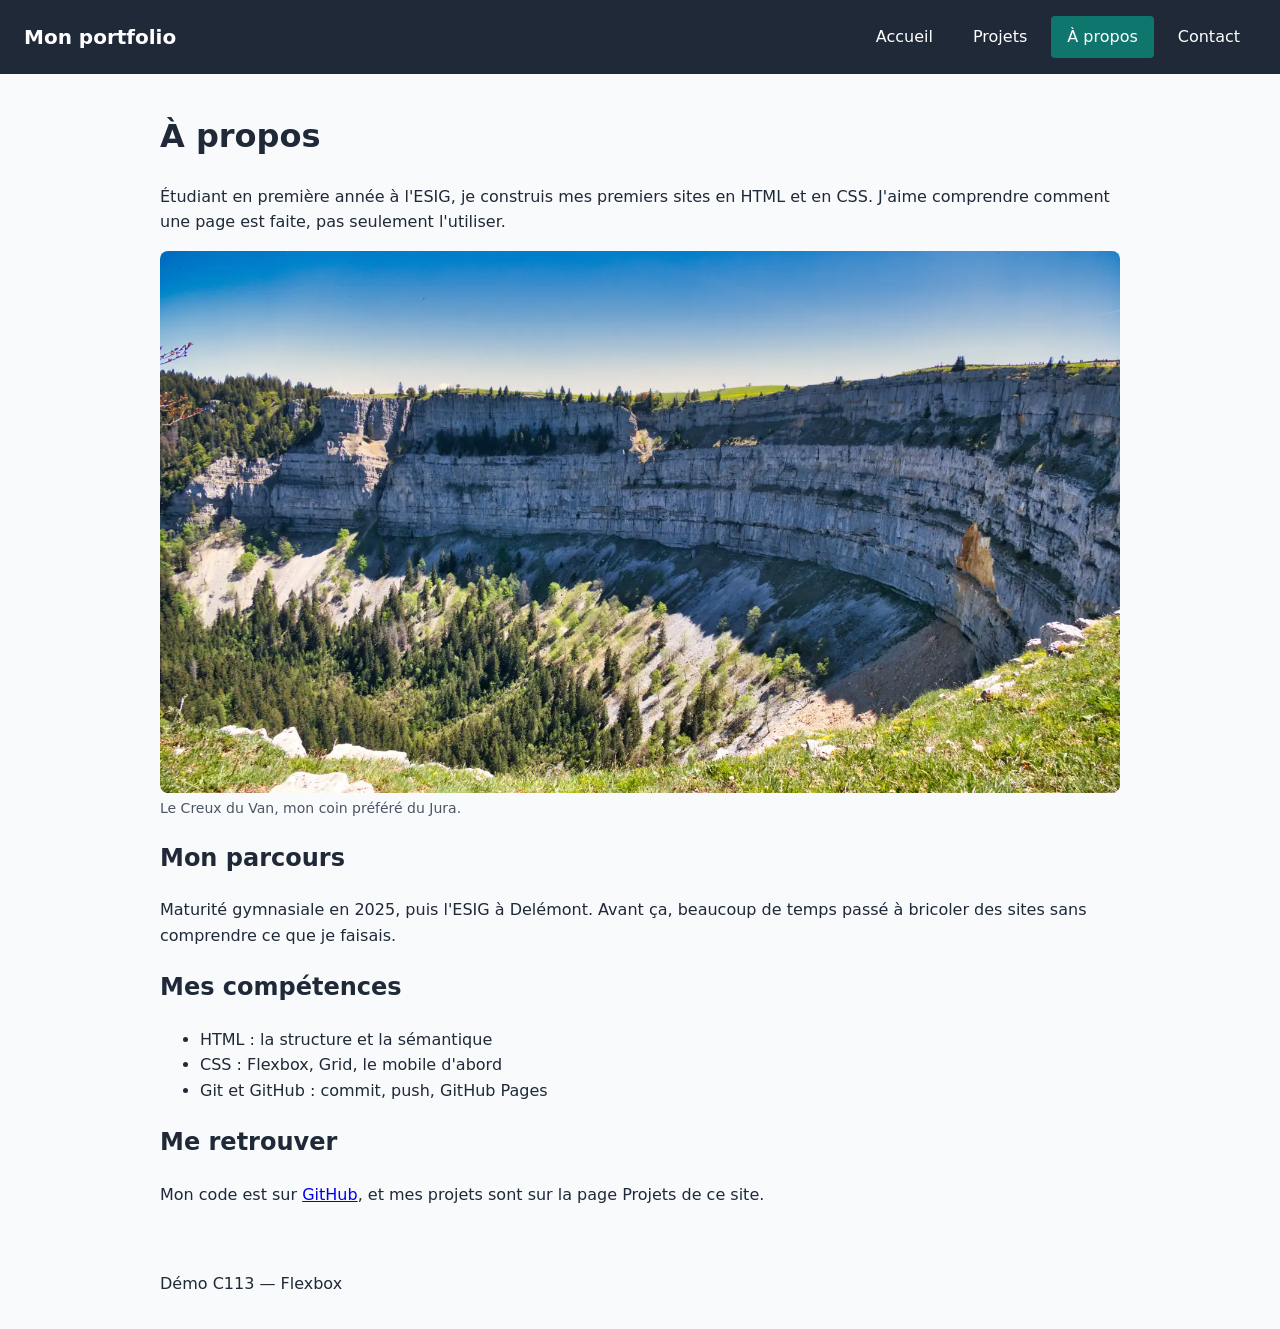
==== commit 7e76152b: "Séance 13 solution : la page À propos corrigée, chaque faute commentée lang et viewport ajoutés, alt" ====
--- a/a-propos.html
+++ b/a-propos.html
@@ -1,7 +1,10 @@
 <!DOCTYPE html>
-<html>
+<!-- Faute 1 : lang manquait. WAVE le signale en erreur, le validateur en avertissement -->
+<html lang="fr">
 <head>
     <meta charset="utf-8">
+    <!-- Faute 2 : le viewport manquait. Sans lui, un téléphone dézoome la page -->
+    <meta name="viewport" content="width=device-width, initial-scale=1">
     <title>À propos — Mon portfolio</title>
     <link rel="stylesheet" href="style.css">
 </head>
@@ -29,21 +32,27 @@
     <h1>À propos</h1>
     <p>Étudiant en première année à l'ESIG, je construis mes premiers sites en HTML et en CSS. J'aime comprendre comment une page est faite, pas seulement l'utiliser.</p>
 
-    <img class="photo" src="img/creux-du-van.jpg">
+    <!-- Faute 3 : alt manquait. Faute 4 : le JPG brut de 3,9 Mo est remplacé par le WebP de 217 Ko -->
+    <img class="photo" src="img/creux-du-van.webp" alt="Le cirque rocheux du Creux du Van sous un ciel bleu">
+    <!-- Faute 9 : la légende était en gris clair, 2,4:1 ; voir .legende dans style.css -->
     <p class="legende">Le Creux du Van, mon coin préféré du Jura.</p>
 
-    <h3>Mon parcours</h3>
+    <!-- Faute 5 : h3 juste après le h1, un niveau sauté. Les titres descendent un niveau à la fois -->
+    <h2>Mon parcours</h2>
     <p>Maturité gymnasiale en 2025, puis l'ESIG à Delémont. Avant ça, beaucoup de temps passé à bricoler des sites sans comprendre ce que je faisais.</p>
 
-    <p><h2>Mes compétences</h2></p>
+    <!-- Faute 6 : le h2 était dans un p. Un paragraphe ne contient que du texte et des balises de texte -->
+    <h2>Mes compétences</h2>
     <ul>
         <li>HTML : la structure et la sémantique</li>
         <li>CSS : Flexbox, Grid, le mobile d'abord</li>
-        Git et GitHub : commit, push, GitHub Pages
+        <!-- Faute 7 : le li manquait, le texte était posé directement dans le ul -->
+        <li>Git et GitHub : commit, push, GitHub Pages</li>
     </ul>
 
     <h2>Me retrouver</h2>
-    <p>Mon code est sur <a href="https://github.com/fallinov">GitHub, et mes projets sont sur la page Projets de ce site.</p>
+    <!-- Faute 8 : le lien n'était jamais fermé. Une balise ouverte le reste jusqu'à son </a> -->
+    <p>Mon code est sur <a href="https://github.com/fallinov">GitHub</a>, et mes projets sont sur la page Projets de ce site.</p>
 </main>
 
 <footer>
--- a/style.css
+++ b/style.css
@@ -220,8 +220,19 @@
    8. La page À propos : la photo et sa légende
    ========================================================================== */
 
+/* Une photo plus large que l'écran déborde et fait défiler la page horizontalement.
+   max-width: 100% : jamais plus large que son conteneur. height: auto garde les proportions */
+.photo {
+    display: block;
+    max-width: 100%;
+    height: auto;
+    border-radius: 0.5rem;
+}
+
+/* Un texte secondaire peut être plus petit, mais pas moins contrasté que 4,5:1.
+   #9ca3af sur le fond clair = 2,4:1, refusé par WAVE. #4b5563 = 7,2:1 */
 .legende {
-    color: #9ca3af;
+    color: #4b5563;
     font-size: 0.875rem; /* 14 px */
     margin-top: 0.25rem;
 }
